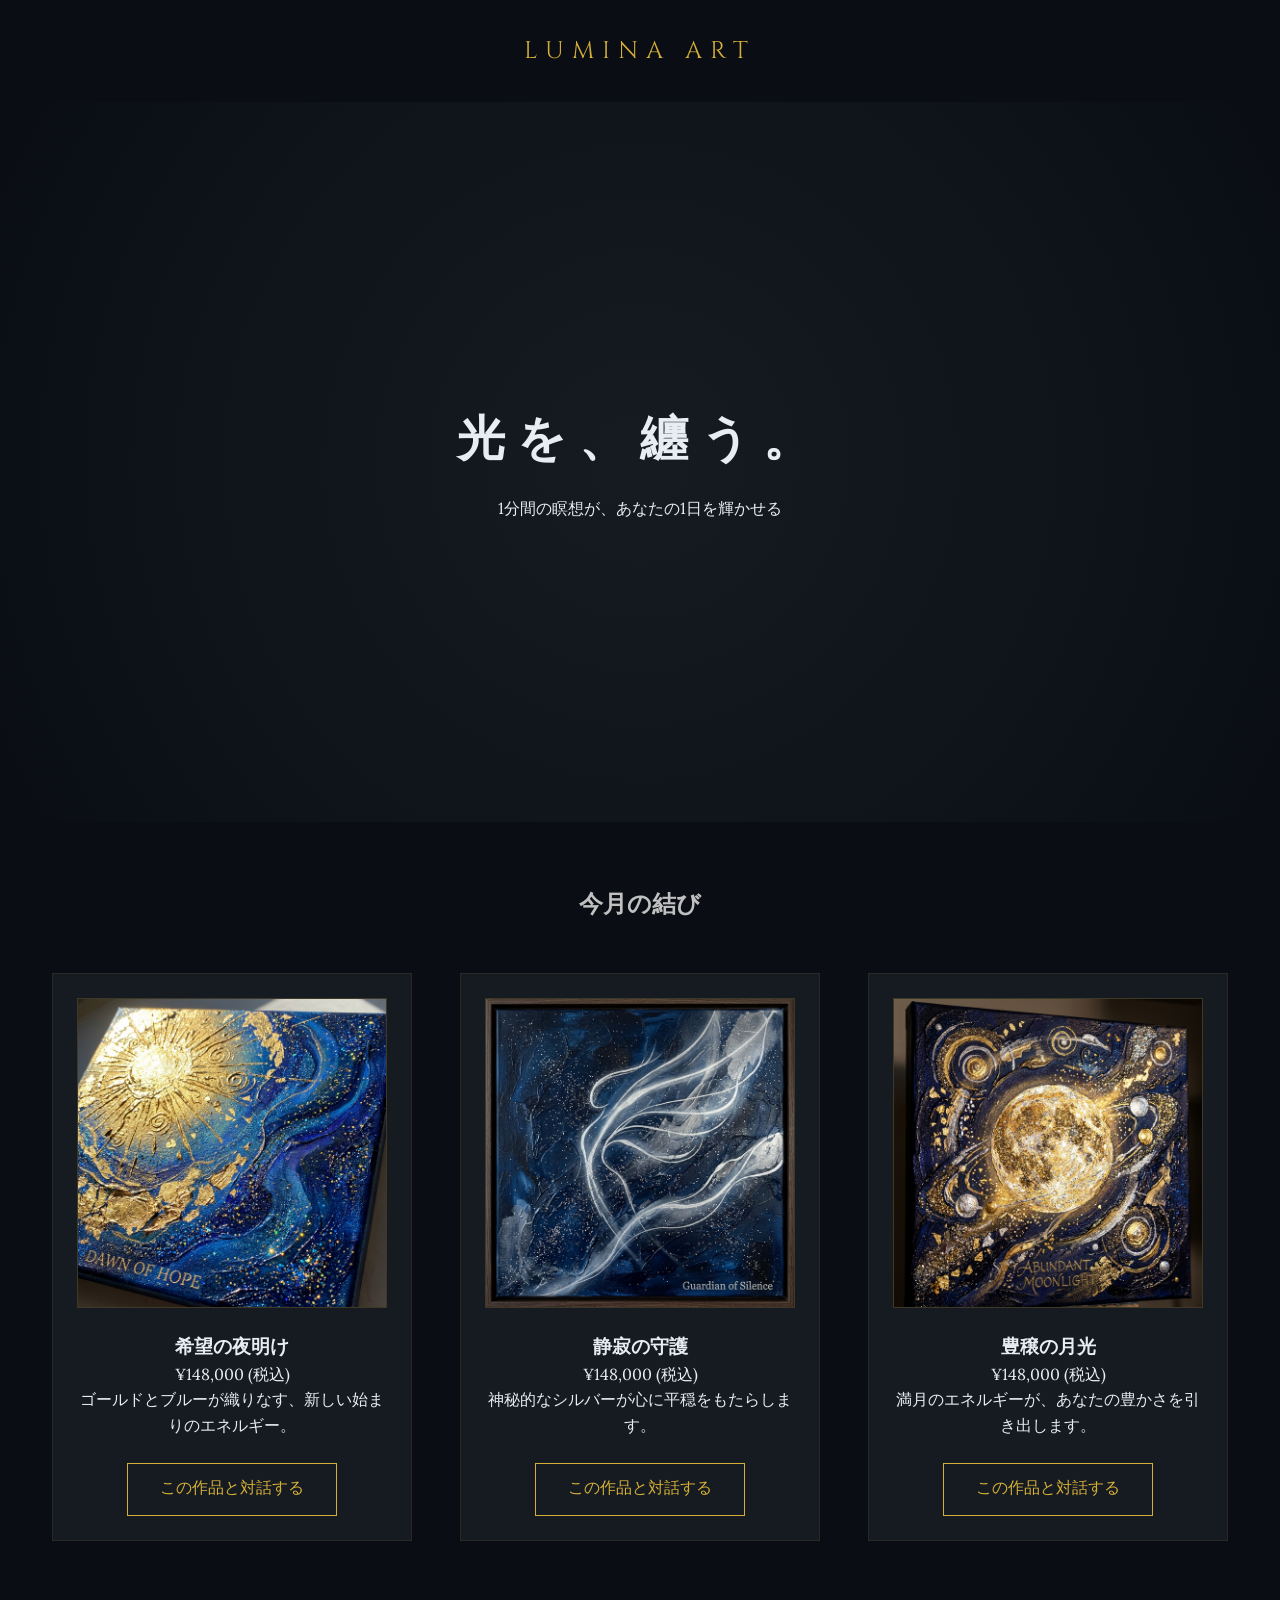
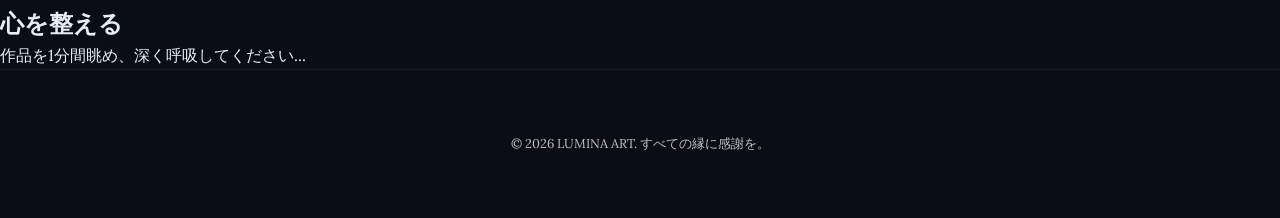
==== index.html @ b1b540d3 "初回のセーブデータ" ====
<!DOCTYPE html>
<html lang="ja">

<head>
    <meta charset="UTF-8">
    <meta name="viewport" content="width=device-width, initial-scale=1.0">
    <title>LUMINA ART | 願いを叶えるパワーアート</title>
    <meta name="description" content="毎月25日、限定3個。あなたの人生に光を灯す、願いを叶えるパワーアート。">

    <!-- Google Fonts: 高級感のあるフォントを読み込み -->
    <link rel="preconnect" href="https://fonts.googleapis.com">
    <link rel="preconnect" href="https://fonts.gstatic.com" crossorigin>
    <link
        href="https://fonts.googleapis.com/css2?family=Cinzel:wght@400;700&family=Lora:ital,wght@0,400;0,700;1,400&display=swap"
        rel="stylesheet">

    <!-- スタイルシートのリンク（後ほど作成します） -->
    <link rel="stylesheet" href="style.css">
</head>

<body>

    <!-- ヘッダー：ブランドロゴのみのシンプル構成 -->
    <header>
        <div class="logo">LUMINA ART</div>
    </header>

    <main>
        <!-- セクション1：ヒーロー（コンセプト） -->
        <section id="hero">
            <div class="hero-content">
                <h1>光を、纏う。</h1>
                <p class="subtitle">1分間の瞑想が、あなたの1日を輝かせる</p>
            </div>
        </section>

        <!-- セクション2：今月の作品（3個限定） -->
        <section id="gallery">
            <h2 class="section-title">今月の結び</h2>
            <div class="art-grid">
                <!-- 作品1 -->
                <article class="art-card">
                    <div class="art-image-container">
                        <img src="power_art_dawn.png" alt="希望の夜明け" class="art-image">
                    </div>
                    <div class="art-info">
                        <h3>希望の夜明け</h3>
                        <p class="price">¥148,000 (税込)</p>
                        <p class="description">ゴールドとブルーが織りなす、新しい始まりのエネルギー。</p>
                        <a href="#" class="buy-button">この作品と対話する</a>
                    </div>
                </article>

                <!-- 作品2 -->
                <article class="art-card">
                    <div class="art-image-container">
                        <img src="power_art_silence.png" alt="静寂の守護" class="art-image">
                    </div>
                    <div class="art-info">
                        <h3>静寂の守護</h3>
                        <p class="price">¥148,000 (税込)</p>
                        <p class="description">神秘的なシルバーが心に平穏をもたらします。</p>
                        <a href="#" class="buy-button">この作品と対話する</a>
                    </div>
                </article>

                <!-- 作品3 -->
                <article class="art-card">
                    <div class="art-image-container">
                        <img src="power_art_moonlight.png" alt="豊穣の月光" class="art-image">
                    </div>
                    <div class="art-info">
                        <h3>豊穣の月光</h3>
                        <p class="price">¥148,000 (税込)</p>
                        <p class="description">満月のエネルギーが、あなたの豊かさを引き出します。</p>
                        <a href="#" class="buy-button">この作品と対話する</a>
                    </div>
                </article>
            </div>
        </section>

        <!-- セクション3：瞑想ガイド -->
        <section id="meditation">
            <h2>心を整える</h2>
            <p>作品を1分間眺め、深く呼吸してください...</p>
        </section>
    </main>

    <!-- フッター -->
    <footer>
        <p>&copy; 2026 LUMINA ART. すべての縁に感謝を。</p>
    </footer>

    <!-- スクリプトのリンク（後ほど作成します） -->
    <script src="main.js"></script>
</body>

</html>
---- style.css ----
/* 
   LUMINA ART - Design System Implementation
   深いブルーとゴールドを基調とした、プレミアムなスタイル
*/

:root {
    --color-bg: #0A0E14;
    --color-bg-alt: #161B22;
    --color-gold: #D4AF37;
    --color-silver: #C0C0C0;
    --color-text: #E6EDF3;
    --color-blue: #0047AB;

    --font-display: 'Cinzel', serif;
    --font-body: 'Lora', serif;
}

* {
    margin: 0;
    padding: 0;
    box-sizing: border-box;
}

body {
    background-color: var(--color-bg);
    color: var(--color-text);
    font-family: var(--font-body);
    line-height: 1.6;
    overflow-x: hidden;
}

/* キラキラ演出の基本スタイル */
.sparkle {
    position: absolute;
    pointer-events: none;
    border-radius: 50%;
    transform: translate(-50%, -50%);
    animation: sparkle-animation 1s linear forwards;
    z-index: 9999;
}

@keyframes sparkle-animation {
    0% {
        transform: translate(-50%, -50%) scale(1);
        opacity: 1;
    }

    100% {
        transform: translate(calc(-50% + var(--x)), calc(-50% + var(--y))) scale(0);
        opacity: 0;
    }
}

/* ヘッダー */
header {
    padding: 2rem;
    text-align: center;
}

.logo {
    font-family: var(--font-display);
    font-size: 1.5rem;
    letter-spacing: 0.5rem;
    color: var(--color-gold);
}

/* ヒーローセクション */
#hero {
    height: 80vh;
    display: flex;
    align-items: center;
    justify-content: center;
    text-align: center;
    background: radial-gradient(circle, #161B22 0%, #0A0E14 100%);
}

#hero h1 {
    font-family: var(--font-display);
    font-size: 3rem;
    letter-spacing: 0.8rem;
    margin-bottom: 1rem;
    color: var(--color-text);
}

/* ギャラリー（作品一覧） */
#gallery {
    padding: 4rem 2rem;
    max-width: 1240px;
    margin: 0 auto;
}

.section-title {
    font-family: var(--font-display);
    text-align: center;
    margin-bottom: 3rem;
    color: var(--color-silver);
}

.art-grid {
    display: grid;
    grid-template-columns: repeat(auto-fit, minmax(300px, 1fr));
    gap: 3rem;
}

.art-card {
    background: var(--color-bg-alt);
    border: 1px solid rgba(212, 175, 55, 0.1);
    padding: 1.5rem;
    text-align: center;
    transition: transform 0.3s ease;
}

.art-card:hover {
    transform: translateY(-5px);
    border-color: var(--color-gold);
}

.art-image-container {
    width: 100%;
    aspect-ratio: 1/1;
    overflow: hidden;
    margin-bottom: 1.5rem;
    border: 1px solid rgba(212, 175, 55, 0.2);
}

.art-image {
    width: 100%;
    height: 100%;
    object-fit: cover;
    transition: transform 0.8s ease;
}

.art-card:hover .art-image {
    transform: scale(1.1);
}

.buy-button {
    display: inline-block;
    margin-top: 1.5rem;
    padding: 0.8rem 2rem;
    border: 1px solid var(--color-gold);
    color: var(--color-gold);
    text-decoration: none;
    font-family: var(--font-display);
    transition: all 0.3s ease;
}

.buy-button:hover {
    background: var(--color-gold);
    color: var(--color-bg);
}

/* フッター */
footer {
    padding: 4rem 2rem;
    text-align: center;
    font-size: 0.8rem;
    color: var(--color-silver);
    border-top: 1px solid rgba(255, 255, 255, 0.05);
}
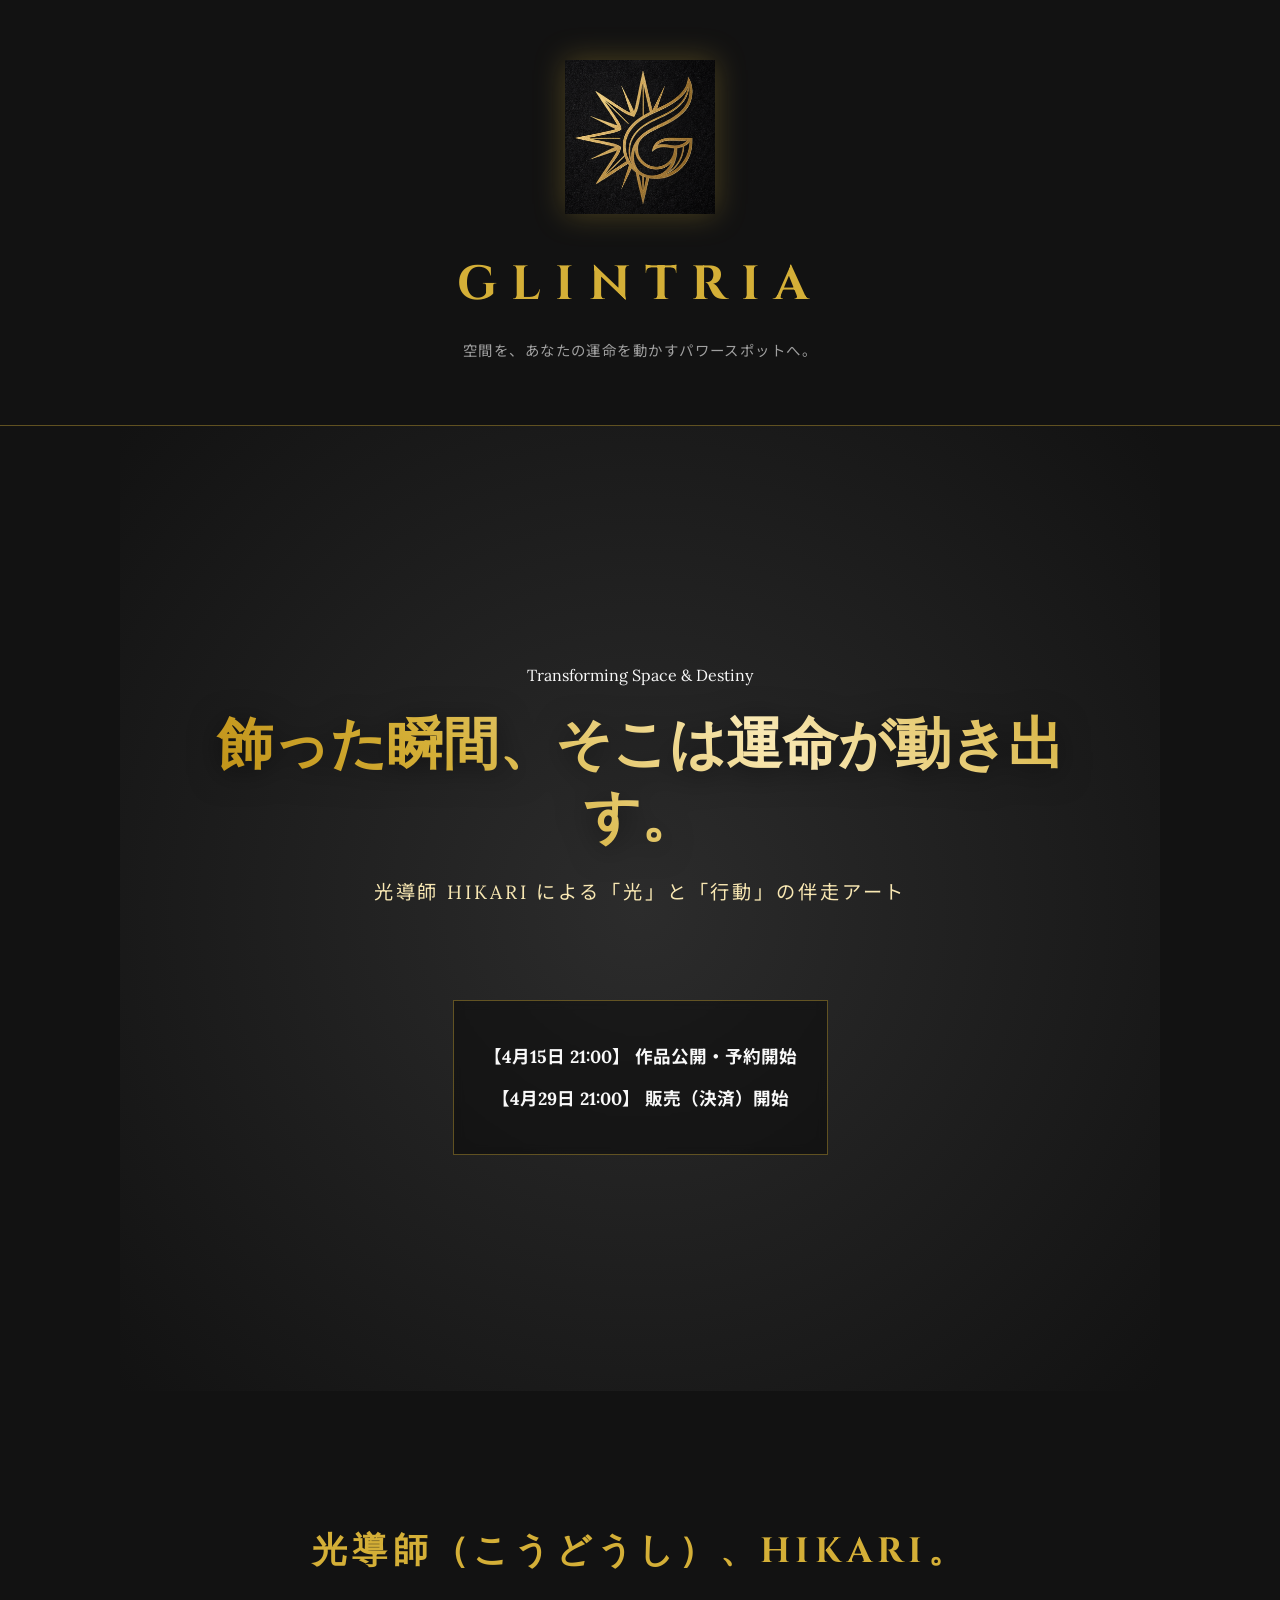
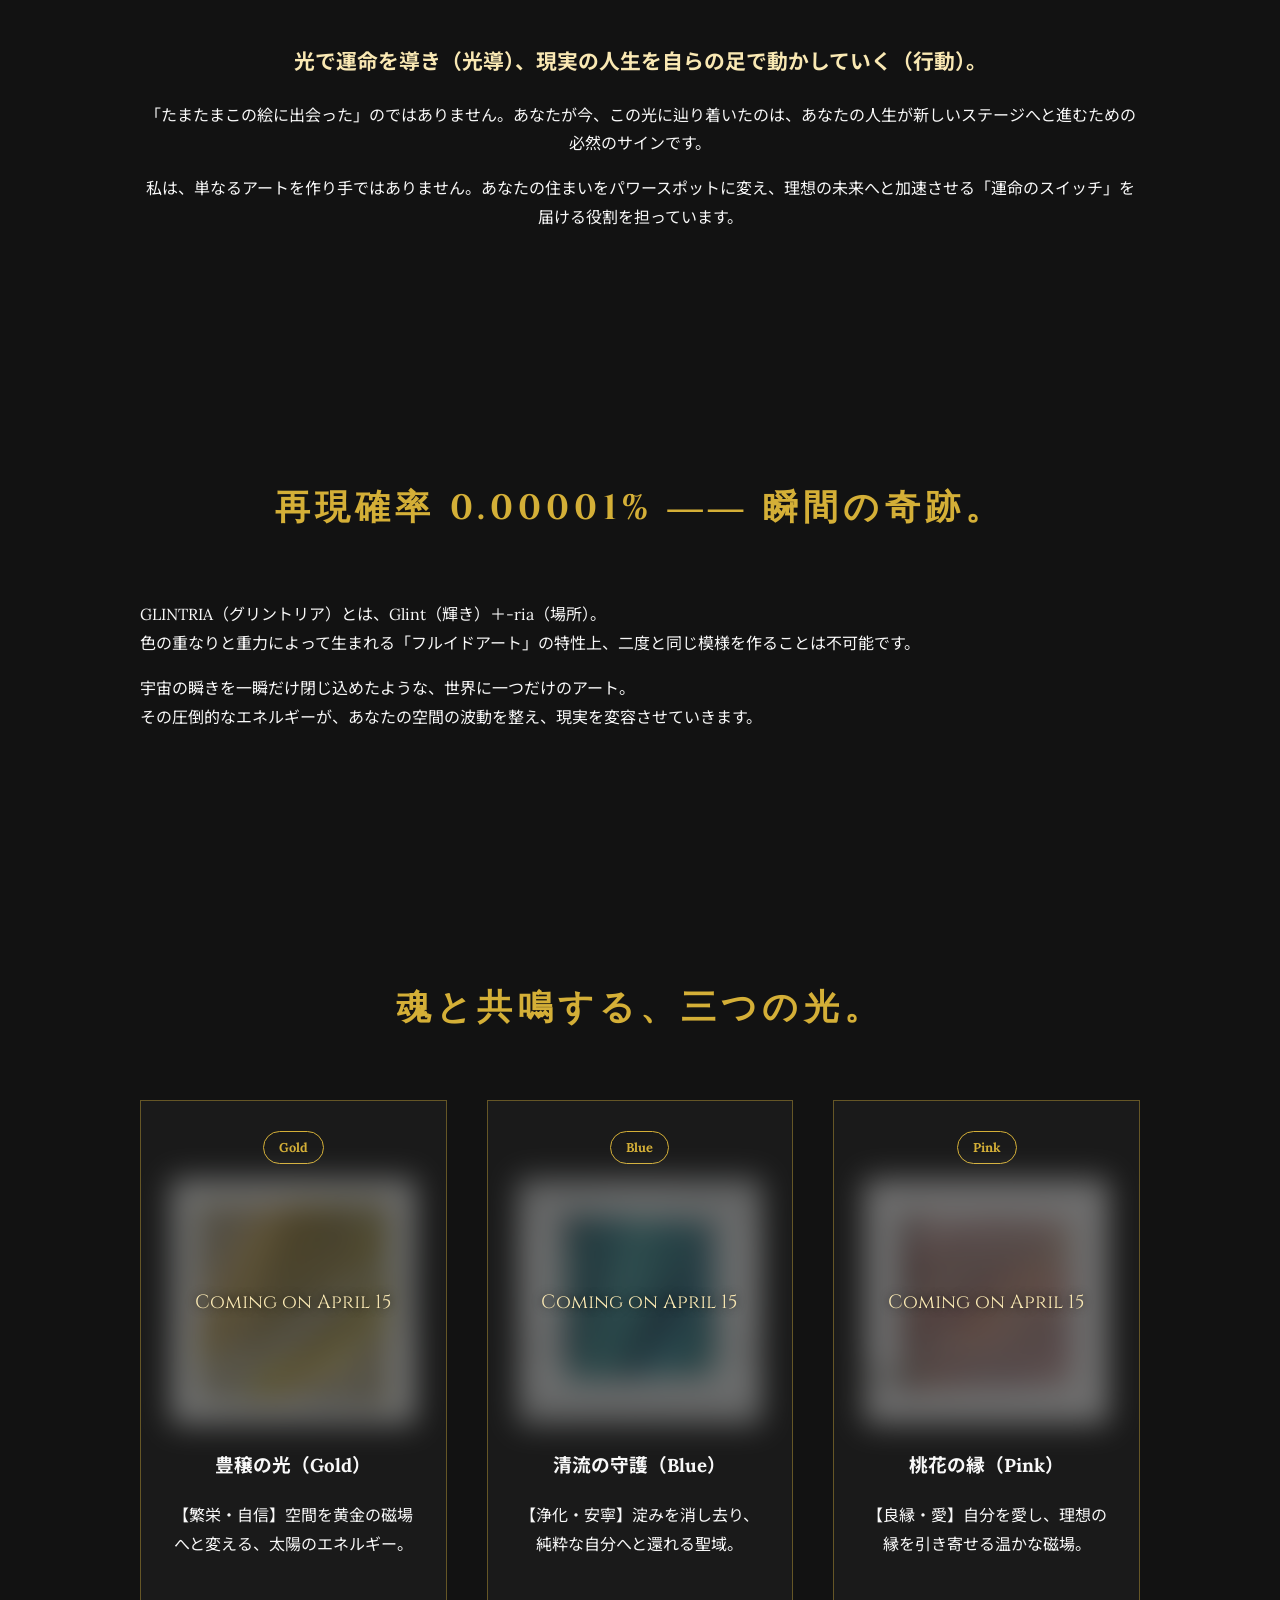
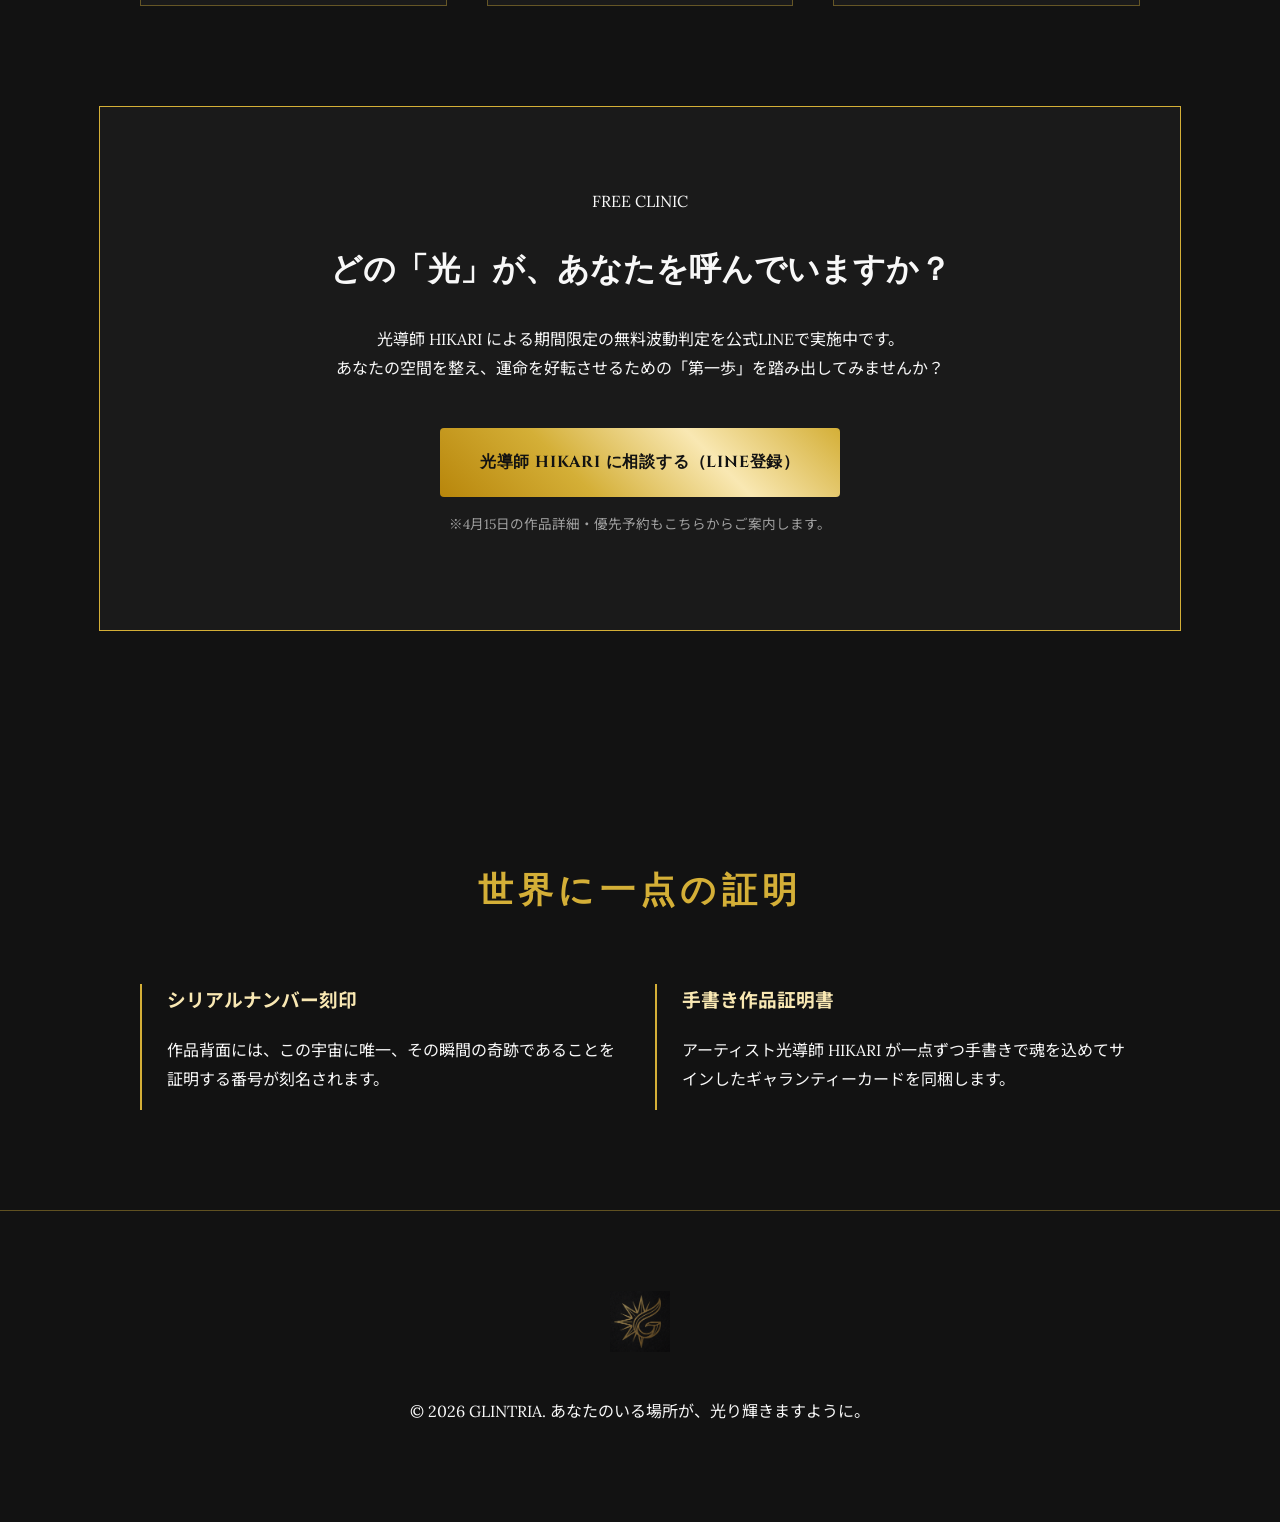
==== commit 6afd8b69: "feat: サイトと自動投稿スクリプトの追加、画像の配置" ====
--- a/index.html
+++ b/index.html
@@ -4,94 +4,158 @@
 <head>
     <meta charset="UTF-8">
     <meta name="viewport" content="width=device-width, initial-scale=1.0">
-    <title>LUMINA ART | 願いを叶えるパワーアート</title>
-    <meta name="description" content="毎月25日、限定3個。あなたの人生に光を灯す、願いを叶えるパワーアート。">
+    <title>GLINTRIA（グリントリア） | 空間をパワースポットに変える、運命の光。</title>
+    <meta name="description" content="光導師 HIKARI が放つ一点物のアート。Glint（輝き）＋ -ria（場所）。飾ったその場所が、あなたの人生を動かすパワースポットに変わる。">
 
-    <!-- Google Fonts: 高級感のあるフォントを読み込み -->
+    <!-- Google Fonts -->
     <link rel="preconnect" href="https://fonts.googleapis.com">
     <link rel="preconnect" href="https://fonts.gstatic.com" crossorigin>
     <link
-        href="https://fonts.googleapis.com/css2?family=Cinzel:wght@400;700&family=Lora:ital,wght@0,400;0,700;1,400&display=swap"
+        href="https://fonts.googleapis.com/css2?family=Cinzel:wght@400;700&family=Lora:ital,wght@0,400;0,700;1,400&family=Noto+Sans+JP:wght@300;400;700&display=swap"
         rel="stylesheet">
 
-    <!-- スタイルシートのリンク（後ほど作成します） -->
+    <!-- スタイルシート -->
     <link rel="stylesheet" href="style.css">
 </head>
 
 <body>
 
-    <!-- ヘッダー：ブランドロゴのみのシンプル構成 -->
     <header>
-        <div class="logo">LUMINA ART</div>
+        <div class="logo-container">
+            <img src="glintria_logo.png" alt="GLINTRIA Logo" class="main-logo">
+        </div>
+        <div class="brand-name">GLINTRIA</div>
+        <div class="header-tag">空間を、あなたの運命を動かすパワースポットへ。</div>
     </header>
 
     <main>
-        <!-- セクション1：ヒーロー（コンセプト） -->
-        <section id="hero">
+        <!-- セクション1：ヒーロー -->
+        <section id="hero" class="dark-gold-theme">
+            <div class="hero-overlay"></div>
             <div class="hero-content">
-                <h1>光を、纏う。</h1>
-                <p class="subtitle">1分間の瞑想が、あなたの1日を輝かせる</p>
+                <span class="entrance-fade">Transforming Space & Destiny</span>
+                <h1 class="entrance-fade">飾った瞬間、そこは運命が動き出す。</h1>
+                <p class="subtitle entrance-fade">光導師 HIKARI による「光」と「行動」の伴走アート</p>
+                
+                <div class="schedule-box entrance-fade">
+                    <p class="date-highlight">【4月15日 21:00】 作品公開・予約開始</p>
+                    <p class="date-highlight">【4月29日 21:00】 販売（決済）開始</p>
+                </div>
             </div>
         </section>
 
-        <!-- セクション2：今月の作品（3個限定） -->
+        <!-- セクション2：光導師 HIKARI について -->
+        <section id="koudoushi">
+            <div class="container">
+                <div class="profile-layout">
+                    <div class="profile-text">
+                        <h2 class="section-title">光導師（こうどうし）、HIKARI。</h2>
+                        <p class="emphasis">光で運命を導き（光導）、現実の人生を自らの足で動かしていく（行動）。</p>
+                        <p>「たまたまこの絵に出会った」のではありません。あなたが今、この光に辿り着いたのは、あなたの人生が新しいステージへと進むための必然のサインです。</p>
+                        <p>私は、単なるアートを作り手ではありません。あなたの住まいをパワースポットに変え、理想の未来へと加速させる「運命のスイッチ」を届ける役割を担っています。</p>
+                    </div>
+                </div>
+            </div>
+        </section>
+
+        <!-- セクション3：GLINTRIA のコンセプト -->
+        <section id="concept" class="bg-texture">
+            <div class="concept-container">
+                <h2 class="section-title">再現確率 0.00001% ―― 瞬間の奇跡。</h2>
+                <p>GLINTRIA（グリントリア）とは、Glint（輝き）＋-ria（場所）。<br>
+                色の重なりと重力によって生まれる「フルイドアート」の特性上、二度と同じ模様を作ることは不可能です。</p>
+                <p>宇宙の瞬きを一瞬だけ閉じ込めたような、世界に一つだけのアート。<br>
+                その圧倒的なエネルギーが、あなたの空間の波動を整え、現実を変容させていきます。</p>
+            </div>
+        </section>
+
+        <!-- セクション4：作品ギャラリー（4/15公開） -->
         <section id="gallery">
-            <h2 class="section-title">今月の結び</h2>
+            <h2 class="section-title">魂と共鳴する、三つの光。</h2>
             <div class="art-grid">
-                <!-- 作品1 -->
-                <article class="art-card">
-                    <div class="art-image-container">
-                        <img src="power_art_dawn.png" alt="希望の夜明け" class="art-image">
+                <!-- 金色系 -->
+                <article class="art-card is-teaser">
+                    <div class="art-badge">Gold</div>
+                    <div class="art-image-container teaser-blur">
+                        <img src="product_images/gold_front.png" alt="豊穣の光" class="art-image">
+                        <div class="teaser-lock">Coming on April 15</div>
                     </div>
                     <div class="art-info">
-                        <h3>希望の夜明け</h3>
-                        <p class="price">¥148,000 (税込)</p>
-                        <p class="description">ゴールドとブルーが織りなす、新しい始まりのエネルギー。</p>
-                        <a href="#" class="buy-button">この作品と対話する</a>
+                        <h3>豊穣の光（Gold）</h3>
+                        <p class="meaning">【繁栄・自信】空間を黄金の磁場へと変える、太陽のエネルギー。</p>
                     </div>
                 </article>
 
-                <!-- 作品2 -->
-                <article class="art-card">
-                    <div class="art-image-container">
-                        <img src="power_art_silence.png" alt="静寂の守護" class="art-image">
+                <!-- 水色系 -->
+                <article class="art-card is-teaser">
+                    <div class="art-badge">Blue</div>
+                    <div class="art-image-container teaser-blur">
+                        <img src="product_images/blue_front.png" alt="清流の守護" class="art-image">
+                        <div class="teaser-lock">Coming on April 15</div>
                     </div>
                     <div class="art-info">
-                        <h3>静寂の守護</h3>
-                        <p class="price">¥148,000 (税込)</p>
-                        <p class="description">神秘的なシルバーが心に平穏をもたらします。</p>
-                        <a href="#" class="buy-button">この作品と対話する</a>
+                        <h3>清流の守護（Blue）</h3>
+                        <p class="meaning">【浄化・安寧】淀みを消し去り、純粋な自分へと還れる聖域。</p>
                     </div>
                 </article>
 
-                <!-- 作品3 -->
-                <article class="art-card">
-                    <div class="art-image-container">
-                        <img src="power_art_moonlight.png" alt="豊穣の月光" class="art-image">
+                <!-- ピンク系 -->
+                <article class="art-card is-teaser">
+                    <div class="art-badge">Pink</div>
+                    <div class="art-image-container teaser-blur">
+                        <img src="product_images/pink_front.png" alt="桃花の縁" class="art-image">
+                        <div class="teaser-lock">Coming on April 15</div>
                     </div>
                     <div class="art-info">
-                        <h3>豊穣の月光</h3>
-                        <p class="price">¥148,000 (税込)</p>
-                        <p class="description">満月のエネルギーが、あなたの豊かさを引き出します。</p>
-                        <a href="#" class="buy-button">この作品と対話する</a>
+                        <h3>桃花の縁（Pink）</h3>
+                        <p class="meaning">【良縁・愛】自分を愛し、理想の縁を引き寄せる温かな磁場。</p>
                     </div>
                 </article>
             </div>
         </section>
 
-        <!-- セクション3：瞑想ガイド -->
-        <section id="meditation">
-            <h2>心を整える</h2>
-            <p>作品を1分間眺め、深く呼吸してください...</p>
+        <!-- セクション5：LINE無料鑑定への誘導 -->
+        <section id="line-optin" class="bg-gold-gradient">
+            <div class="line-container">
+                <span class="badge">FREE CLINIC</span>
+                <h2>どの「光」が、あなたを呼んでいますか？</h2>
+                <p>光導師 HIKARI による期間限定の無料波動判定を公式LINEで実施中です。<br>
+                あなたの空間を整え、運命を好転させるための「第一歩」を踏み出してみませんか？</p>
+                <div class="cta-box">
+                    <a href="#" class="line-button">光導師 HIKARI に相談する（LINE登録）</a>
+                    <p class="hint">※4月15日の作品詳細・優先予約もこちらからご案内します。</p>
+                </div>
+            </div>
         </section>
+
+        <!-- セクション6：品質保証 -->
+        <section id="authenticity">
+            <div class="auth-container">
+                <h2 class="section-title">世界に一点の証明</h2>
+                <div class="auth-content">
+                    <div class="auth-item">
+                        <h3>シリアルナンバー刻印</h3>
+                        <p>作品背面には、この宇宙に唯一、その瞬間の奇跡であることを証明する番号が刻名されます。</p>
+                    </div>
+                    <div class="auth-item">
+                        <h3>手書き作品証明書</h3>
+                        <p>アーティスト光導師 HIKARI が一点ずつ手書きで魂を込めてサインしたギャランティーカードを同梱します。</p>
+                    </div>
+                </div>
+            </div>
+        </section>
+
     </main>
 
     <!-- フッター -->
     <footer>
-        <p>&copy; 2026 LUMINA ART. すべての縁に感謝を。</p>
+        <div class="footer-logo">
+             <img src="glintria_logo.png" alt="GLINTRIA Logo" class="footer-icon">
+        </div>
+        <p>&copy; 2026 GLINTRIA. あなたのいる場所が、光り輝きますように。</p>
     </footer>
 
-    <!-- スクリプトのリンク（後ほど作成します） -->
+    <!-- スクリプト -->
     <script src="main.js"></script>
 </body>
 
--- a/style.css
+++ b/style.css
@@ -1,160 +1,288 @@
-/* 
-   LUMINA ART - Design System Implementation
-   深いブルーとゴールドを基調とした、プレミアムなスタイル
-*/
+/* --------------------------------------------------------
+   GLINTRIA (Glint + Ria) - Official Style Sheet
+   Concept: Transforming Space into a Power Spot.
+   -------------------------------------------------------- */
 
 :root {
-    --color-bg: #0A0E14;
-    --color-bg-alt: #161B22;
-    --color-gold: #D4AF37;
-    --color-silver: #C0C0C0;
-    --color-text: #E6EDF3;
-    --color-blue: #0047AB;
-
-    --font-display: 'Cinzel', serif;
-    --font-body: 'Lora', serif;
-}
-
-* {
+    --bg-dark: #121212;
+    --bg-charcoal: #1a1a1a;
+    --gold: #d4af37;
+    --gold-light: #f9e8b3;
+    --gold-gradient: linear-gradient(45deg, #b8860b, #d4af37, #f9e8b3, #d4af37);
+    --text-white: #f8f8f8;
+    --text-muted: #a0a0a0;
+    --border-gold: 1px solid rgba(212, 175, 55, 0.4);
+    --font-serif: 'Lora', 'Noto Sans JP', serif;
+    --font-heading: 'Cinzel', serif;
+}
+
+body {
+    background-color: var(--bg-dark);
+    color: var(--text-white);
     margin: 0;
-    padding: 0;
-    box-sizing: border-box;
-}
-
-body {
-    background-color: var(--color-bg);
-    color: var(--color-text);
-    font-family: var(--font-body);
-    line-height: 1.6;
+    font-family: var(--font-serif);
+    line-height: 1.8;
     overflow-x: hidden;
-}
-
-/* キラキラ演出の基本スタイル */
+    -webkit-font-smoothing: antialiased;
+}
+
+/* --- Header --- */
+header {
+    padding: 60px 20px;
+    text-align: center;
+    background-color: var(--bg-dark);
+    border-bottom: var(--border-gold);
+}
+
+.logo-container {
+    margin-bottom: 20px;
+}
+
+.main-logo {
+    max-width: 150px;
+    height: auto;
+    filter: drop-shadow(0 0 15px rgba(212, 175, 55, 0.3));
+}
+
+.brand-name {
+    font-family: var(--font-heading);
+    font-size: 3rem;
+    letter-spacing: 0.3em;
+    color: var(--gold);
+    margin-bottom: 10px;
+    font-weight: 700;
+}
+
+.header-tag {
+    font-size: 0.9rem;
+    color: var(--text-muted);
+    letter-spacing: 0.1em;
+}
+
+/* --- Hero Section --- */
+#hero {
+    position: relative;
+    height: 85vh;
+    display: flex;
+    align-items: center;
+    justify-content: center;
+    text-align: center;
+    background: radial-gradient(circle at center, #2c2c2c 0%, #121212 100%);
+    overflow: hidden;
+}
+
+.hero-content {
+    z-index: 2;
+    padding: 0 20px;
+    max-width: 900px;
+}
+
+#hero h1 {
+    font-family: var(--font-heading);
+    font-size: 3.5rem;
+    line-height: 1.3;
+    margin: 20px 0;
+    background: var(--gold-gradient);
+    -webkit-background-clip: text;
+    -webkit-text-fill-color: transparent;
+    filter: drop-shadow(0 5px 15px rgba(0,0,0,0.5));
+}
+
+.subtitle {
+    font-size: 1.2rem;
+    color: var(--gold-light);
+    margin-bottom: 40px;
+    letter-spacing: 0.15em;
+}
+
+.schedule-box {
+    margin-top: 50px;
+    padding: 30px;
+    border: var(--border-gold);
+    background: rgba(0, 0, 0, 0.4);
+    backdrop-filter: blur(5px);
+    display: inline-block;
+}
+
+.date-highlight {
+    font-size: 1.1rem;
+    margin: 10px 0;
+    font-weight: 700;
+    color: var(--text-white);
+}
+
+/* --- Sections --- */
+section {
+    padding: 100px 20px;
+    max-width: 1000px;
+    margin: 0 auto;
+}
+
+.section-title {
+    font-family: var(--font-heading);
+    font-size: 2.2rem;
+    text-align: center;
+    margin-bottom: 60px;
+    color: var(--gold);
+    letter-spacing: 0.15em;
+}
+
+.emphasis {
+    font-size: 1.3rem;
+    font-weight: 700;
+    color: var(--gold-light);
+    margin-bottom: 20px;
+}
+
+/* --- Profile Layout --- */
+.profile-layout {
+    text-align: center;
+}
+
+/* --- Gallery & Cards --- */
+.art-grid {
+    display: grid;
+    grid-template-columns: repeat(auto-fit, minmax(300px, 1fr));
+    gap: 40px;
+}
+
+.art-card {
+    background: var(--bg-charcoal);
+    border: var(--border-gold);
+    padding: 30px;
+    transition: transform 0.4s ease, box-shadow 0.4s ease;
+    text-align: center;
+}
+
+.art-badge {
+    display: inline-block;
+    padding: 4px 15px;
+    border-radius: 20px;
+    border: 1px solid var(--gold);
+    font-size: 0.8rem;
+    color: var(--gold);
+    margin-bottom: 15px;
+    font-weight: 700;
+}
+
+.art-image-container {
+    position: relative;
+    margin-bottom: 25px;
+}
+
+.art-image {
+    width: 100%;
+    height: auto;
+    display: block;
+}
+
+/* Teaser Effect */
+.teaser-blur img {
+    filter: blur(15px) grayscale(50%);
+    opacity: 0.4;
+}
+
+.teaser-lock {
+    position: absolute;
+    top: 50%;
+    left: 50%;
+    transform: translate(-50%, -50%);
+    color: var(--gold-light);
+    font-family: var(--font-heading);
+    font-size: 1.2rem;
+    white-space: nowrap;
+    text-shadow: 0 0 10px rgba(0,0,0,0.8);
+}
+
+/* --- LINE Opt-in --- */
+#line-optin {
+    background: var(--bg-charcoal);
+    border: 1px solid var(--gold);
+    text-align: center;
+    margin-bottom: 100px;
+    padding: 80px 40px;
+}
+
+.line-container h2 {
+    font-family: var(--font-heading);
+    margin-bottom: 25px;
+    font-size: 2rem;
+}
+
+.line-button {
+    display: inline-block;
+    margin-top: 30px;
+    padding: 20px 40px;
+    background: var(--gold-gradient);
+    color: var(--bg-dark);
+    text-decoration: none;
+    font-weight: 700;
+    font-family: var(--font-heading);
+    letter-spacing: 0.05em;
+    border-radius: 4px;
+    transition: filter 0.3s ease;
+}
+
+.line-button:hover {
+    filter: brightness(1.2);
+}
+
+.hint {
+    font-size: 0.85rem;
+    color: var(--text-muted);
+    margin-top: 15px;
+}
+
+/* --- Authenticity --- */
+.auth-content {
+    display: grid;
+    grid-template-columns: 1fr 1fr;
+    gap: 30px;
+}
+
+.auth-item {
+    border-left: 2px solid var(--gold);
+    padding-left: 25px;
+}
+
+.auth-item h3 {
+    margin-top: 0;
+    color: var(--gold-light);
+}
+
+/* --- Footer --- */
+footer {
+    padding: 80px 20px;
+    text-align: center;
+    border-top: var(--border-gold);
+}
+
+.footer-icon {
+    max-width: 60px;
+    margin-bottom: 20px;
+    opacity: 0.6;
+}
+
+/* --- Mobile Responsive --- */
+@media (max-width: 768px) {
+    .brand-name { font-size: 2rem; }
+    #hero h1 { font-size: 2.2rem; }
+    .auth-content { grid-template-columns: 1fr; }
+    section { padding: 60px 20px; }
+}
+
+/* Sparkle Animation in main.js will use these */
 .sparkle {
     position: absolute;
     pointer-events: none;
+    background: white;
     border-radius: 50%;
-    transform: translate(-50%, -50%);
-    animation: sparkle-animation 1s linear forwards;
-    z-index: 9999;
-}
-
-@keyframes sparkle-animation {
-    0% {
-        transform: translate(-50%, -50%) scale(1);
-        opacity: 1;
-    }
-
-    100% {
-        transform: translate(calc(-50% + var(--x)), calc(-50% + var(--y))) scale(0);
-        opacity: 0;
-    }
-}
-
-/* ヘッダー */
-header {
-    padding: 2rem;
-    text-align: center;
-}
-
-.logo {
-    font-family: var(--font-display);
-    font-size: 1.5rem;
-    letter-spacing: 0.5rem;
-    color: var(--color-gold);
-}
-
-/* ヒーローセクション */
-#hero {
-    height: 80vh;
-    display: flex;
-    align-items: center;
-    justify-content: center;
-    text-align: center;
-    background: radial-gradient(circle, #161B22 0%, #0A0E14 100%);
-}
-
-#hero h1 {
-    font-family: var(--font-display);
-    font-size: 3rem;
-    letter-spacing: 0.8rem;
-    margin-bottom: 1rem;
-    color: var(--color-text);
-}
-
-/* ギャラリー（作品一覧） */
-#gallery {
-    padding: 4rem 2rem;
-    max-width: 1240px;
-    margin: 0 auto;
-}
-
-.section-title {
-    font-family: var(--font-display);
-    text-align: center;
-    margin-bottom: 3rem;
-    color: var(--color-silver);
-}
-
-.art-grid {
-    display: grid;
-    grid-template-columns: repeat(auto-fit, minmax(300px, 1fr));
-    gap: 3rem;
-}
-
-.art-card {
-    background: var(--color-bg-alt);
-    border: 1px solid rgba(212, 175, 55, 0.1);
-    padding: 1.5rem;
-    text-align: center;
-    transition: transform 0.3s ease;
-}
-
-.art-card:hover {
-    transform: translateY(-5px);
-    border-color: var(--color-gold);
-}
-
-.art-image-container {
-    width: 100%;
-    aspect-ratio: 1/1;
-    overflow: hidden;
-    margin-bottom: 1.5rem;
-    border: 1px solid rgba(212, 175, 55, 0.2);
-}
-
-.art-image {
-    width: 100%;
-    height: 100%;
-    object-fit: cover;
-    transition: transform 0.8s ease;
-}
-
-.art-card:hover .art-image {
-    transform: scale(1.1);
-}
-
-.buy-button {
-    display: inline-block;
-    margin-top: 1.5rem;
-    padding: 0.8rem 2rem;
-    border: 1px solid var(--color-gold);
-    color: var(--color-gold);
-    text-decoration: none;
-    font-family: var(--font-display);
-    transition: all 0.3s ease;
-}
-
-.buy-button:hover {
-    background: var(--color-gold);
-    color: var(--color-bg);
-}
-
-/* フッター */
-footer {
-    padding: 4rem 2rem;
-    text-align: center;
-    font-size: 0.8rem;
-    color: var(--color-silver);
-    border-top: 1px solid rgba(255, 255, 255, 0.05);
+    opacity: 0;
+    animation: sparkle-move 1s ease-out forwards;
+    z-index: 100;
+}
+
+@keyframes sparkle-move {
+    0% { transform: translate(0, 0) scale(0); opacity: 1; }
+    100% { transform: translate(var(--x), var(--y)) scale(1.5); opacity: 0; }
 }
